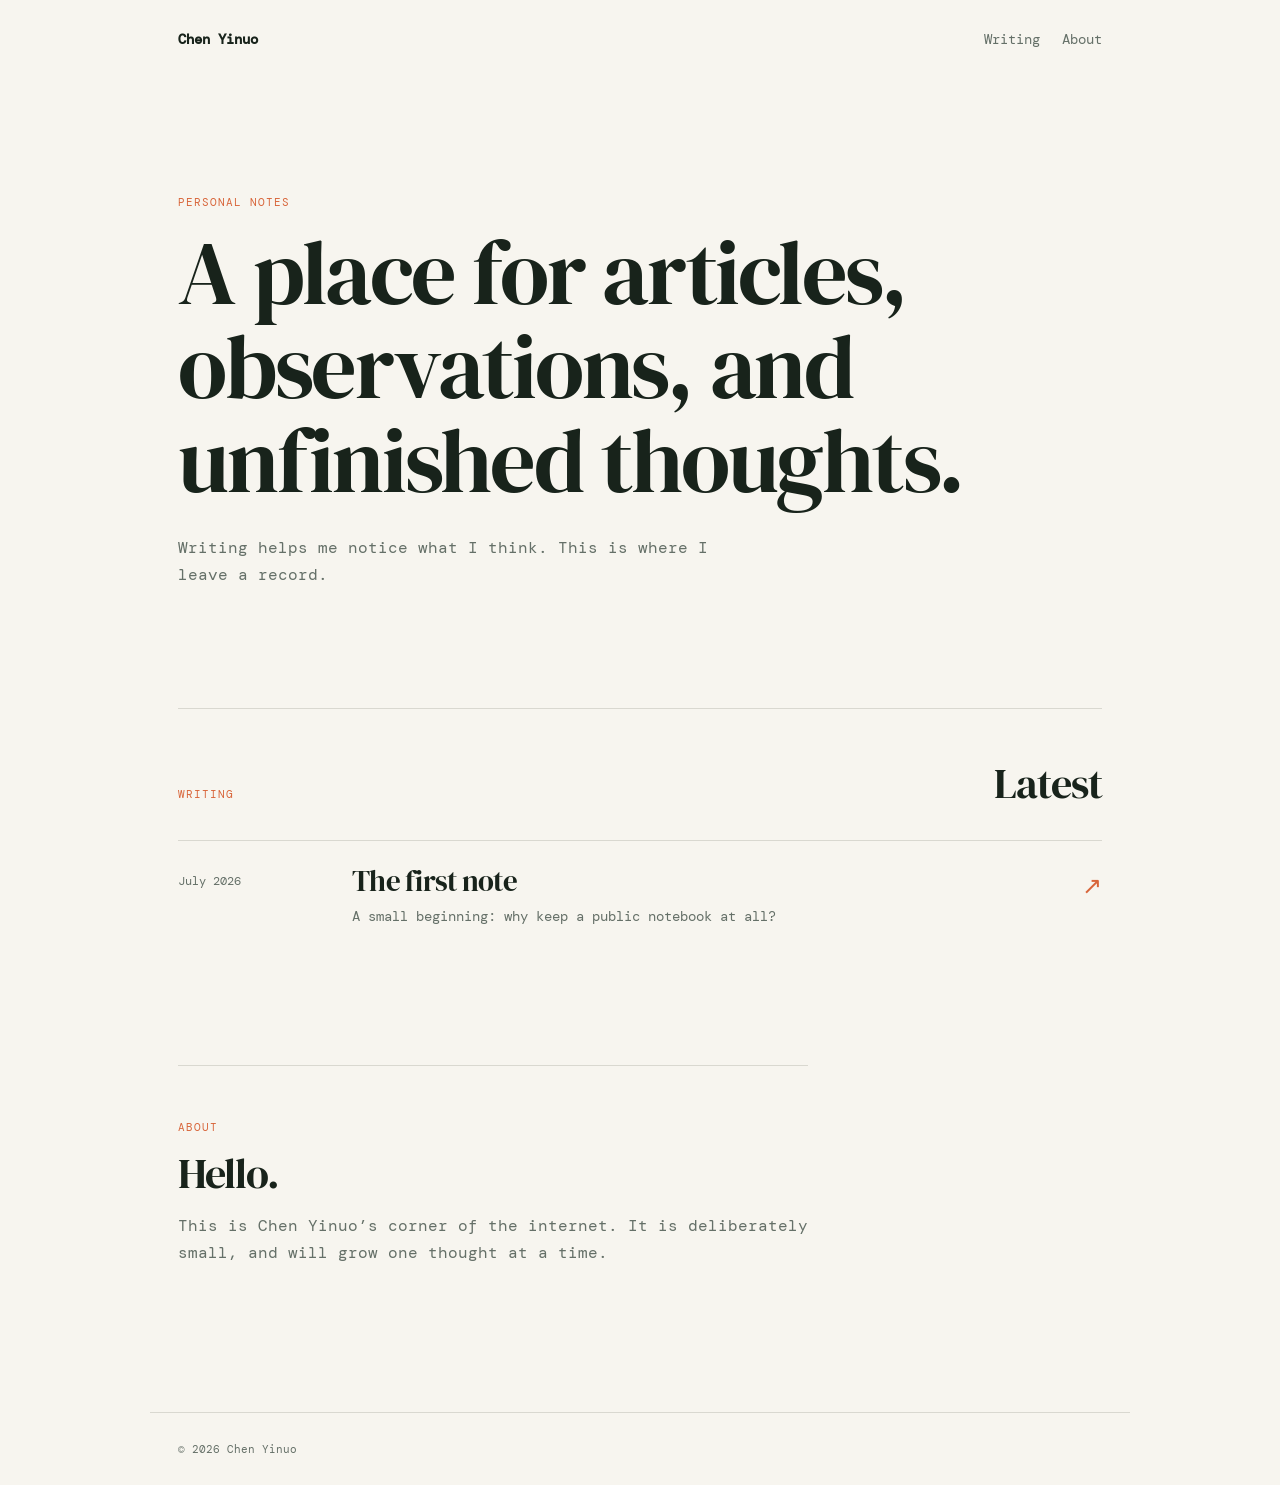
==== index.html @ a4663fe4 "Create personal writing site" ====
<!doctype html>
<html lang="en">
  <head>
    <meta charset="UTF-8" />
    <meta name="viewport" content="width=device-width, initial-scale=1.0" />
    <meta
      name="description"
      content="A personal collection of articles and thoughts."
    />
    <title>Notes — Chen Yinuo</title>
    <link rel="preconnect" href="https://fonts.googleapis.com" />
    <link rel="preconnect" href="https://fonts.gstatic.com" crossorigin />
    <link
      href="https://fonts.googleapis.com/css2?family=DM+Mono&family=DM+Serif+Display:ital@0;1&display=swap"
      rel="stylesheet"
    />
    <link rel="stylesheet" href="styles.css" />
  </head>
  <body>
    <header class="site-header">
      <a class="site-name" href="/">Chen Yinuo</a>
      <nav aria-label="Main navigation">
        <a href="#writing">Writing</a>
        <a href="#about">About</a>
      </nav>
    </header>

    <main>
      <section class="intro" aria-labelledby="page-title">
        <p class="eyebrow">Personal notes</p>
        <h1 id="page-title">A place for articles, observations, and unfinished thoughts.</h1>
        <p class="lede">Writing helps me notice what I think. This is where I leave a record.</p>
      </section>

      <section class="writing" id="writing" aria-labelledby="writing-title">
        <div class="section-heading">
          <p class="eyebrow">Writing</p>
          <h2 id="writing-title">Latest</h2>
        </div>
        <article class="post">
          <p class="post-date">July 2026</p>
          <div>
            <h3><a href="posts/first-note.html">The first note</a></h3>
            <p>A small beginning: why keep a public notebook at all?</p>
          </div>
          <a class="arrow" href="posts/first-note.html" aria-label="Read The first note">↗</a>
        </article>
      </section>

      <section class="about" id="about" aria-labelledby="about-title">
        <p class="eyebrow">About</p>
        <h2 id="about-title">Hello.</h2>
        <p>This is Chen Yinuo’s corner of the internet. It is deliberately small, and will grow one thought at a time.</p>
      </section>
    </main>

    <footer>© 2026 Chen Yinuo</footer>
  </body>
</html>
---- styles.css ----
:root {
  --ink: #18231b;
  --muted: #657068;
  --paper: #f7f5ef;
  --line: #d9d8d0;
  --accent: #d8653a;
}

* { box-sizing: border-box; }
html { scroll-behavior: smooth; }
body {
  margin: 0;
  color: var(--ink);
  background: var(--paper);
  font-family: "DM Mono", monospace;
  font-size: 14px;
  line-height: 1.65;
}
a { color: inherit; }
.site-header, main, footer { max-width: 980px; margin: 0 auto; padding-inline: 28px; }
.site-header {
  display: flex;
  justify-content: space-between;
  align-items: center;
  padding-top: 28px;
}
.site-name { font-weight: 700; text-decoration: none; }
nav { display: flex; gap: 22px; }
nav a { color: var(--muted); text-decoration: none; }
nav a:hover, .post h3 a:hover { color: var(--accent); }
.intro { max-width: 790px; padding: 142px 0 120px; }
.eyebrow { color: var(--accent); font-size: 11px; letter-spacing: .09em; margin: 0 0 15px; text-transform: uppercase; }
h1, h2, h3 { font-family: "DM Serif Display", Georgia, serif; font-weight: 400; letter-spacing: -.025em; line-height: 1.05; }
h1 { font-size: clamp(3.1rem, 7vw, 5.6rem); margin: 0; }
h2 { font-size: 2.65rem; margin: 0; }
.lede { color: var(--muted); font-size: 16px; margin: 27px 0 0; max-width: 530px; }
.writing { border-top: 1px solid var(--line); padding: 52px 0 112px; }
.section-heading { display: flex; align-items: baseline; justify-content: space-between; margin-bottom: 22px; }
.post { align-items: start; border-top: 1px solid var(--line); display: grid; gap: 24px; grid-template-columns: 150px 1fr auto; padding: 25px 0; }
.post-date { color: var(--muted); font-size: 12px; margin: 6px 0 0; }
.post h3 { font-size: 1.8rem; margin: 0 0 8px; }
.post h3 a { text-decoration: none; }
.post div p { color: var(--muted); margin: 0; }
.arrow { color: var(--accent); font-size: 24px; text-decoration: none; }
.about { border-top: 1px solid var(--line); max-width: 630px; padding: 52px 0 130px; }
.about h2 { margin-bottom: 18px; }
.about > p:last-child { color: var(--muted); font-size: 16px; }
footer { border-top: 1px solid var(--line); color: var(--muted); font-size: 11px; padding-block: 27px; }
@media (max-width: 600px) {
  .site-header, main, footer { padding-inline: 20px; }
  .intro { padding: 105px 0 90px; }
  .post { gap: 9px; grid-template-columns: 1fr auto; }
  .post-date { grid-column: 1 / -1; }
}
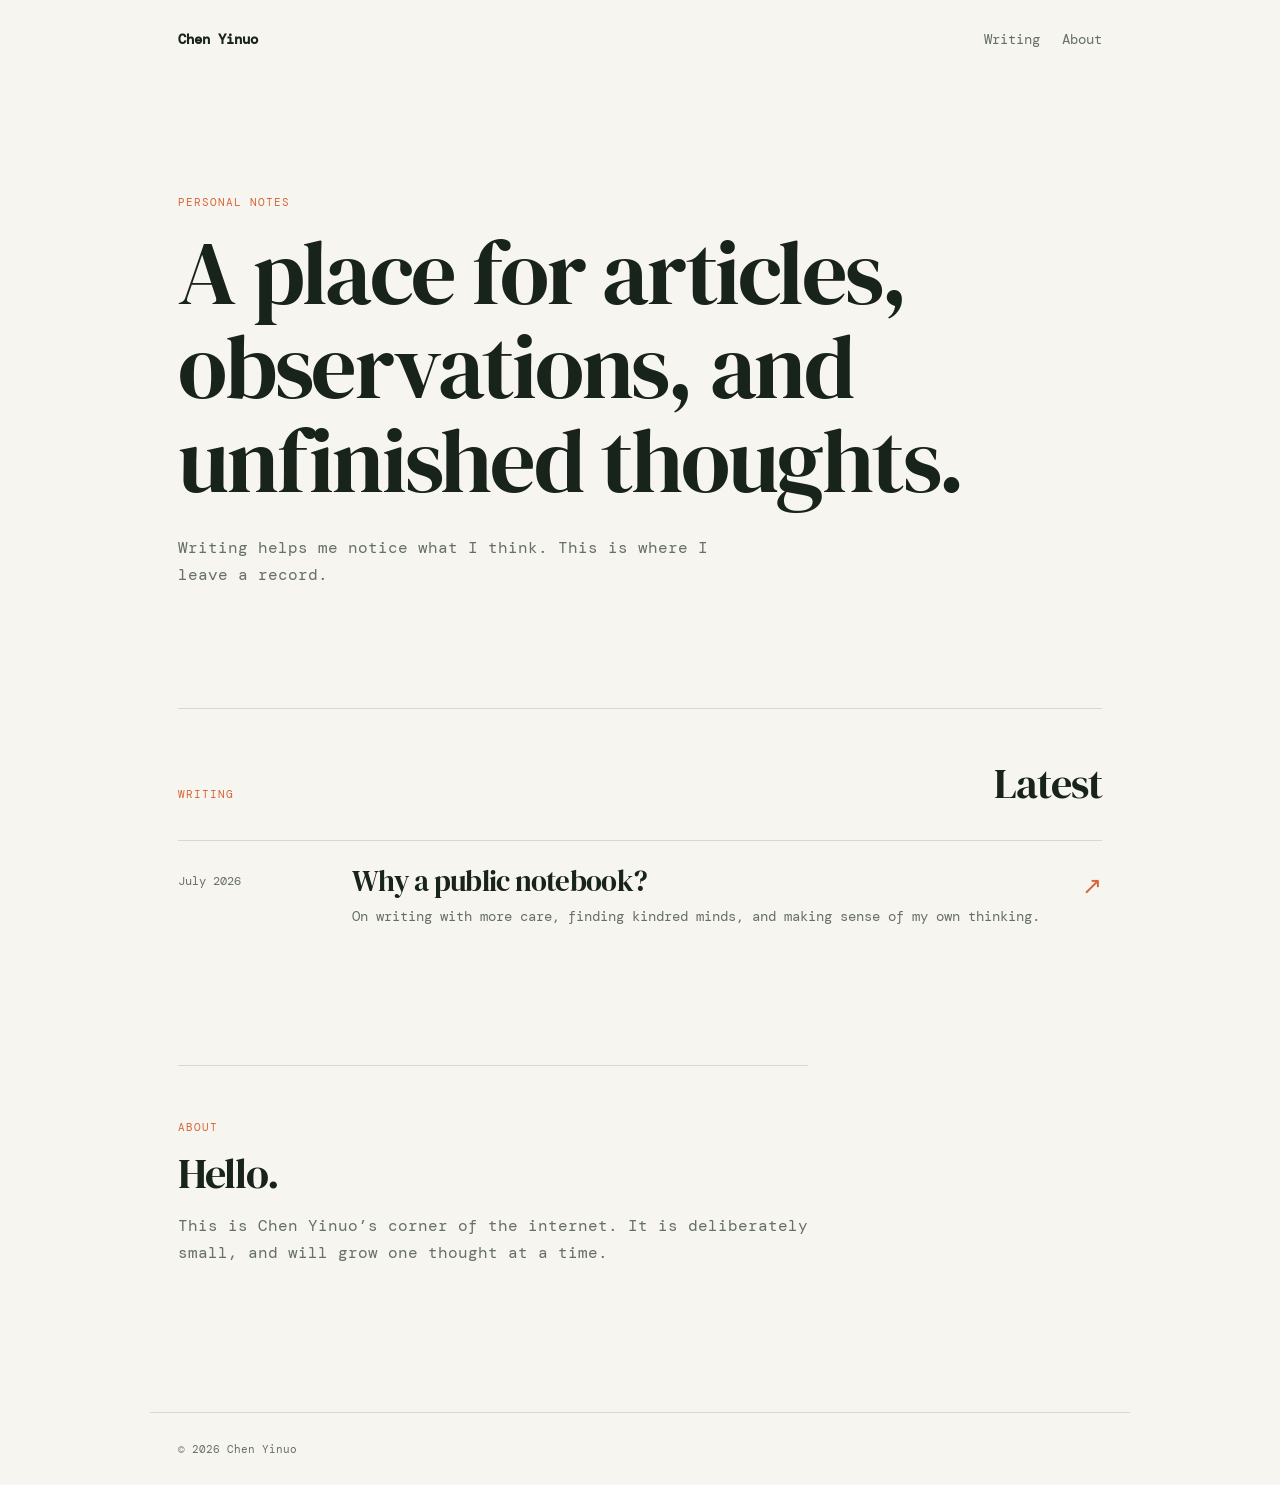
==== commit a82b8e3a: "Publish first note on public writing" ====
--- a/index.html
+++ b/index.html
@@ -40,10 +40,10 @@
         <article class="post">
           <p class="post-date">July 2026</p>
           <div>
-            <h3><a href="posts/first-note.html">The first note</a></h3>
-            <p>A small beginning: why keep a public notebook at all?</p>
+            <h3><a href="posts/first-note.html">Why a public notebook?</a></h3>
+            <p>On writing with more care, finding kindred minds, and making sense of my own thinking.</p>
           </div>
-          <a class="arrow" href="posts/first-note.html" aria-label="Read The first note">↗</a>
+          <a class="arrow" href="posts/first-note.html" aria-label="Read Why a public notebook?">↗</a>
         </article>
       </section>
 
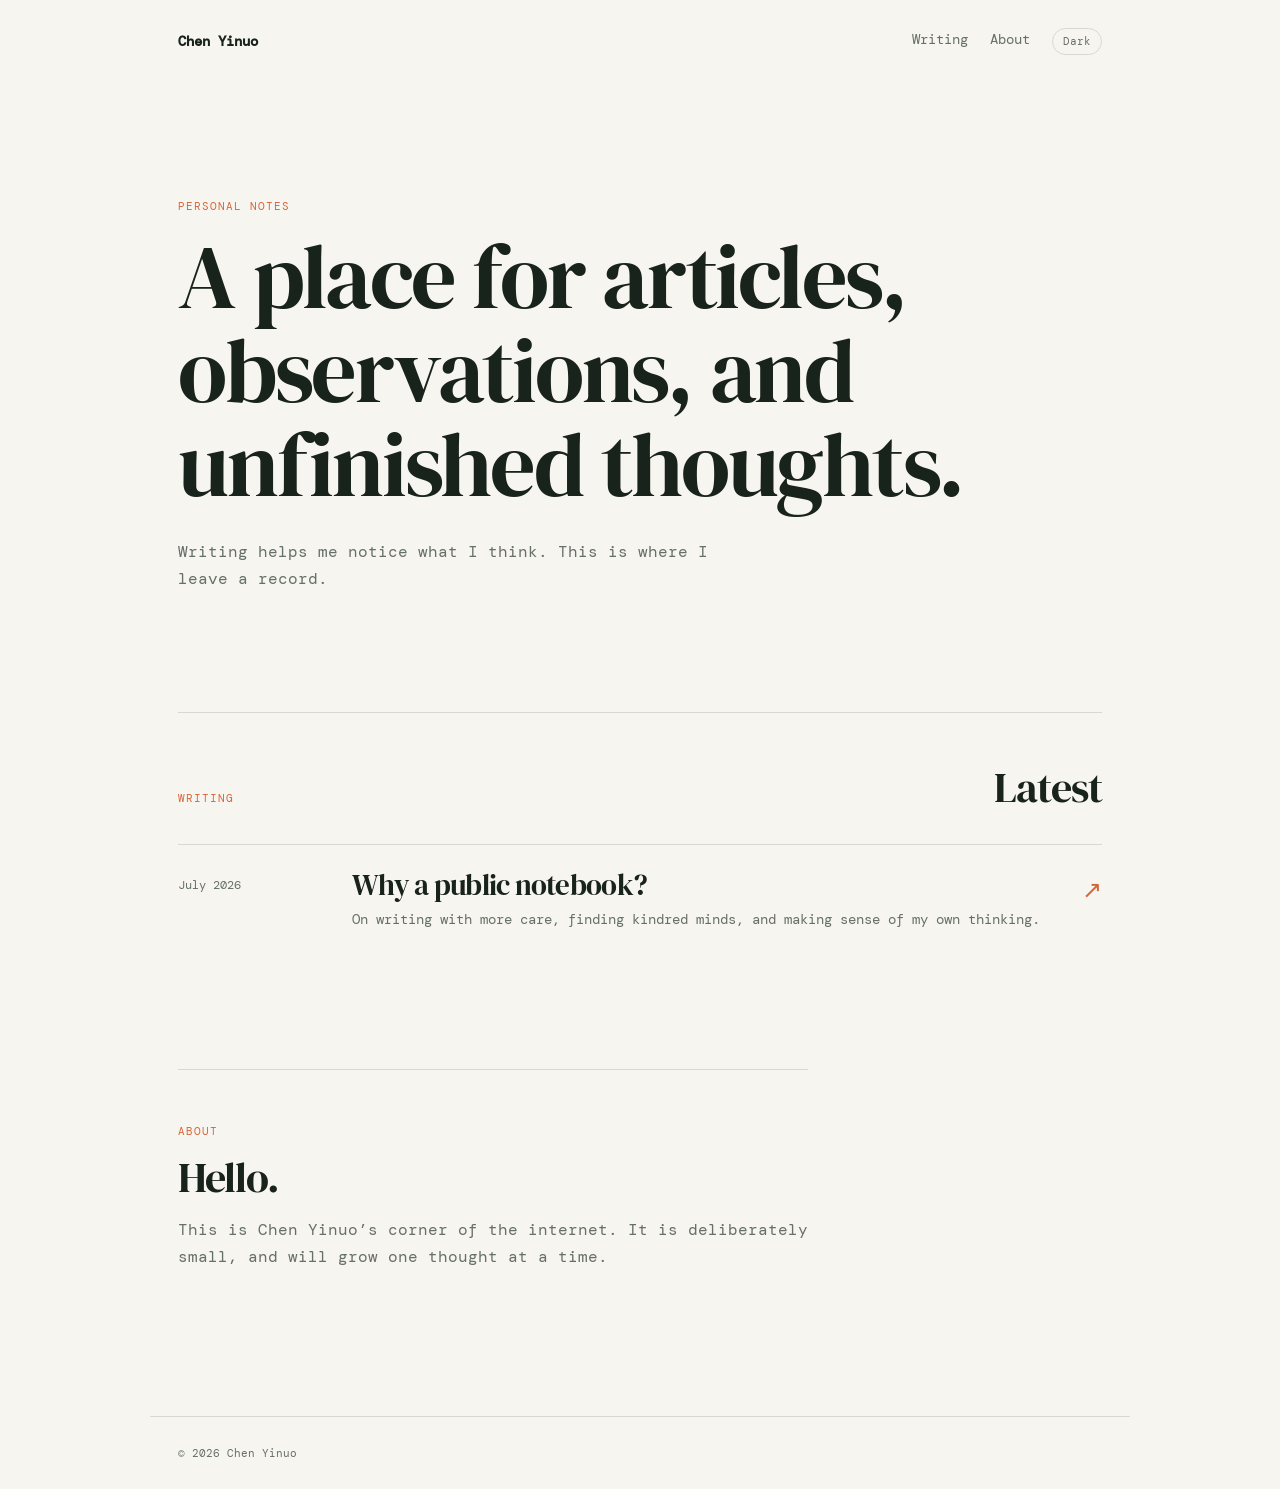
==== commit 842b375b: "Add manual dark mode toggle" ====
--- a/index.html
+++ b/index.html
@@ -7,6 +7,7 @@
       name="description"
       content="A personal collection of articles and thoughts."
     />
+    <meta name="color-scheme" content="light dark" />
     <title>Notes — Chen Yinuo</title>
     <link rel="preconnect" href="https://fonts.googleapis.com" />
     <link rel="preconnect" href="https://fonts.gstatic.com" crossorigin />
@@ -22,6 +23,7 @@
       <nav aria-label="Main navigation">
         <a href="#writing">Writing</a>
         <a href="#about">About</a>
+        <button class="theme-toggle" type="button" aria-label="Switch to dark mode">Dark</button>
       </nav>
     </header>
 
@@ -55,5 +57,6 @@
     </main>
 
     <footer>© 2026 Chen Yinuo</footer>
+    <script src="theme.js"></script>
   </body>
 </html>
--- a/styles.css
+++ b/styles.css
@@ -4,6 +4,24 @@
   --paper: #f7f5ef;
   --line: #d9d8d0;
   --accent: #d8653a;
+}
+
+@media (prefers-color-scheme: dark) {
+  :root:not([data-theme="light"]) {
+    --ink: #e9ede5;
+    --muted: #abb4aa;
+    --paper: #182019;
+    --line: #3c473e;
+    --accent: #ff9b70;
+  }
+}
+
+:root[data-theme="dark"] {
+  --ink: #e9ede5;
+  --muted: #abb4aa;
+  --paper: #182019;
+  --line: #3c473e;
+  --accent: #ff9b70;
 }
 
 * { box-sizing: border-box; }
@@ -28,6 +46,20 @@
 nav { display: flex; gap: 22px; }
 nav a { color: var(--muted); text-decoration: none; }
 nav a:hover, .post h3 a:hover { color: var(--accent); }
+.theme-toggle {
+  appearance: none;
+  background: transparent;
+  border: 1px solid var(--line);
+  border-radius: 999px;
+  color: var(--muted);
+  cursor: pointer;
+  font: inherit;
+  font-size: 11px;
+  line-height: 1;
+  padding: 7px 10px;
+}
+.theme-toggle:hover { border-color: var(--accent); color: var(--accent); }
+.article-toggle { float: right; margin-top: -7px; }
 .intro { max-width: 790px; padding: 142px 0 120px; }
 .eyebrow { color: var(--accent); font-size: 11px; letter-spacing: .09em; margin: 0 0 15px; text-transform: uppercase; }
 h1, h2, h3 { font-family: "DM Serif Display", Georgia, serif; font-weight: 400; letter-spacing: -.025em; line-height: 1.05; }
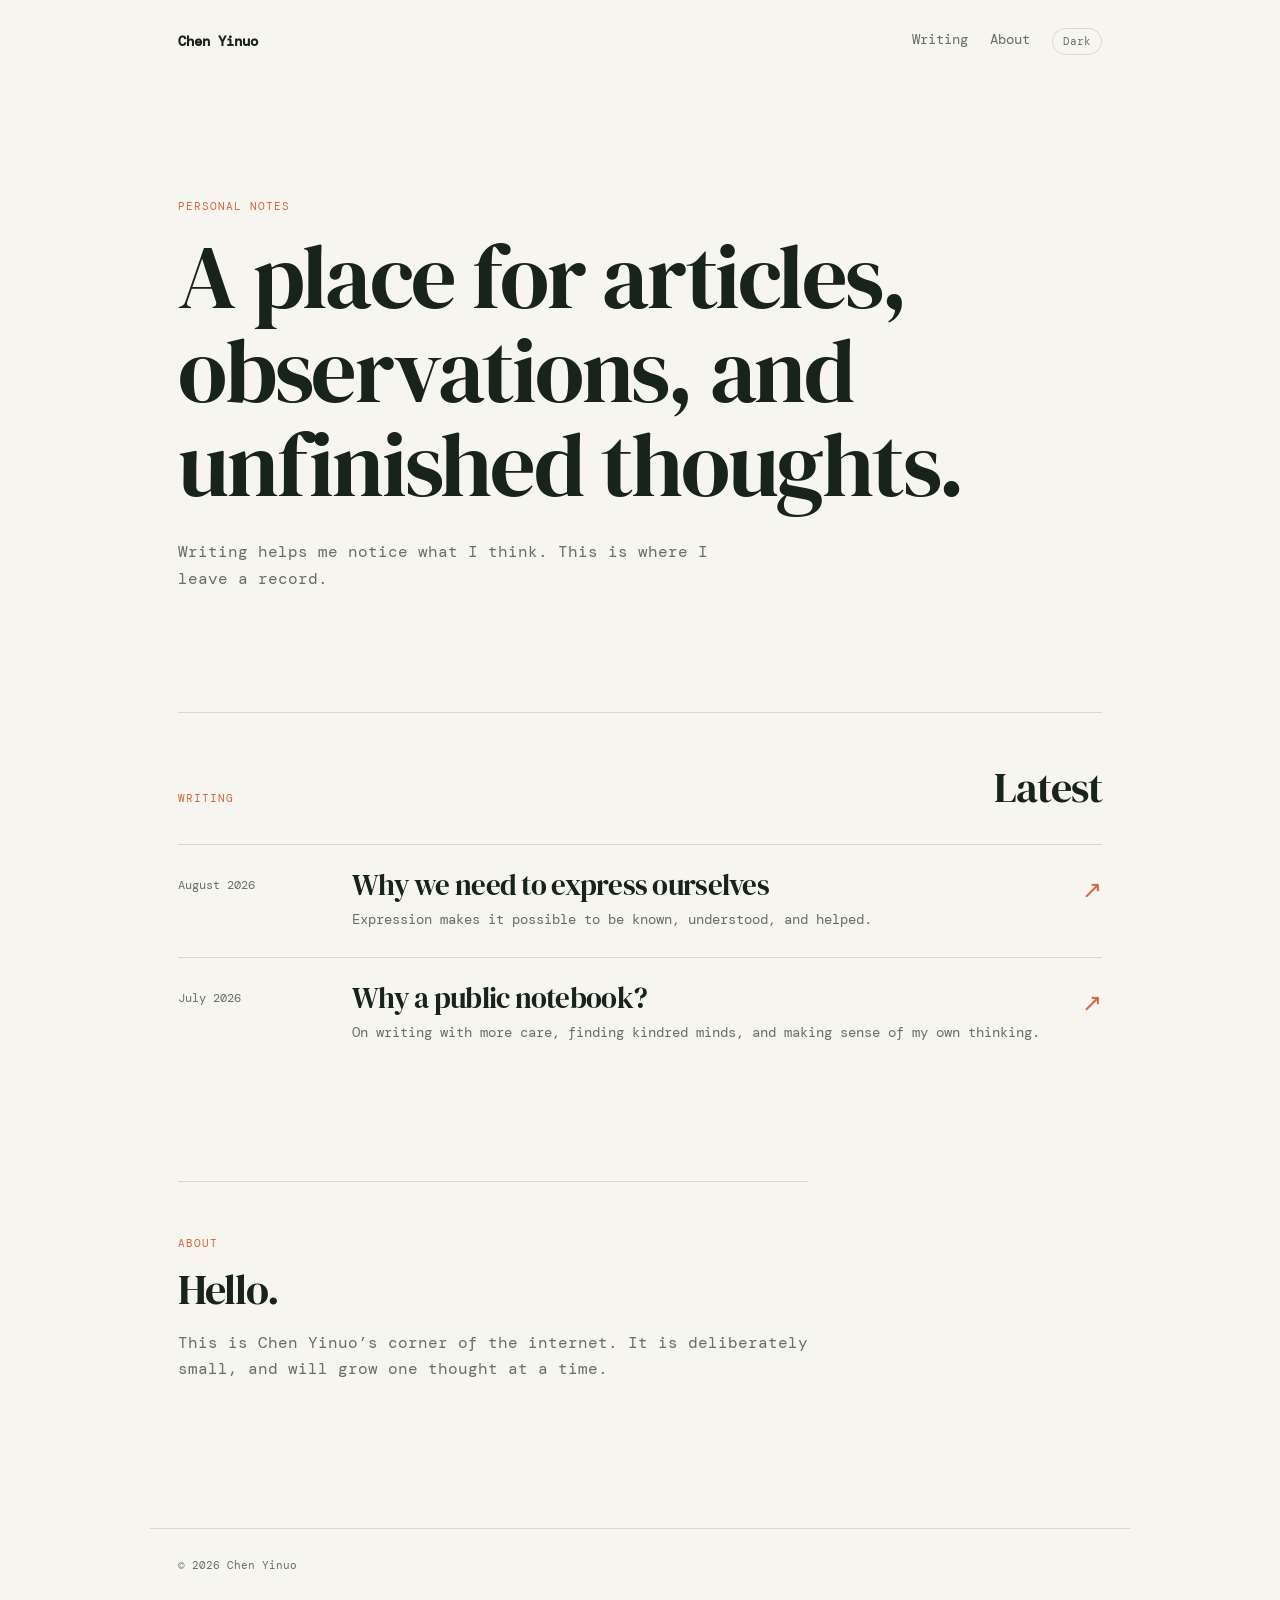
==== commit ddc17a92: "Publish note on self-expression" ====
--- a/index.html
+++ b/index.html
@@ -15,7 +15,7 @@
       href="https://fonts.googleapis.com/css2?family=DM+Mono&family=DM+Serif+Display:ital@0;1&display=swap"
       rel="stylesheet"
     />
-    <link rel="stylesheet" href="styles.css" />
+    <link rel="stylesheet" href="styles.css?v=2" />
   </head>
   <body>
     <header class="site-header">
@@ -40,6 +40,14 @@
           <h2 id="writing-title">Latest</h2>
         </div>
         <article class="post">
+          <p class="post-date">August 2026</p>
+          <div>
+            <h3><a href="posts/why-we-need-to-express-ourselves.html">Why we need to express ourselves</a></h3>
+            <p>Expression makes it possible to be known, understood, and helped.</p>
+          </div>
+          <a class="arrow" href="posts/why-we-need-to-express-ourselves.html" aria-label="Read Why we need to express ourselves">↗</a>
+        </article>
+        <article class="post">
           <p class="post-date">July 2026</p>
           <div>
             <h3><a href="posts/first-note.html">Why a public notebook?</a></h3>
@@ -57,6 +65,6 @@
     </main>
 
     <footer>© 2026 Chen Yinuo</footer>
-    <script src="theme.js"></script>
+    <script src="theme.js?v=2"></script>
   </body>
 </html>
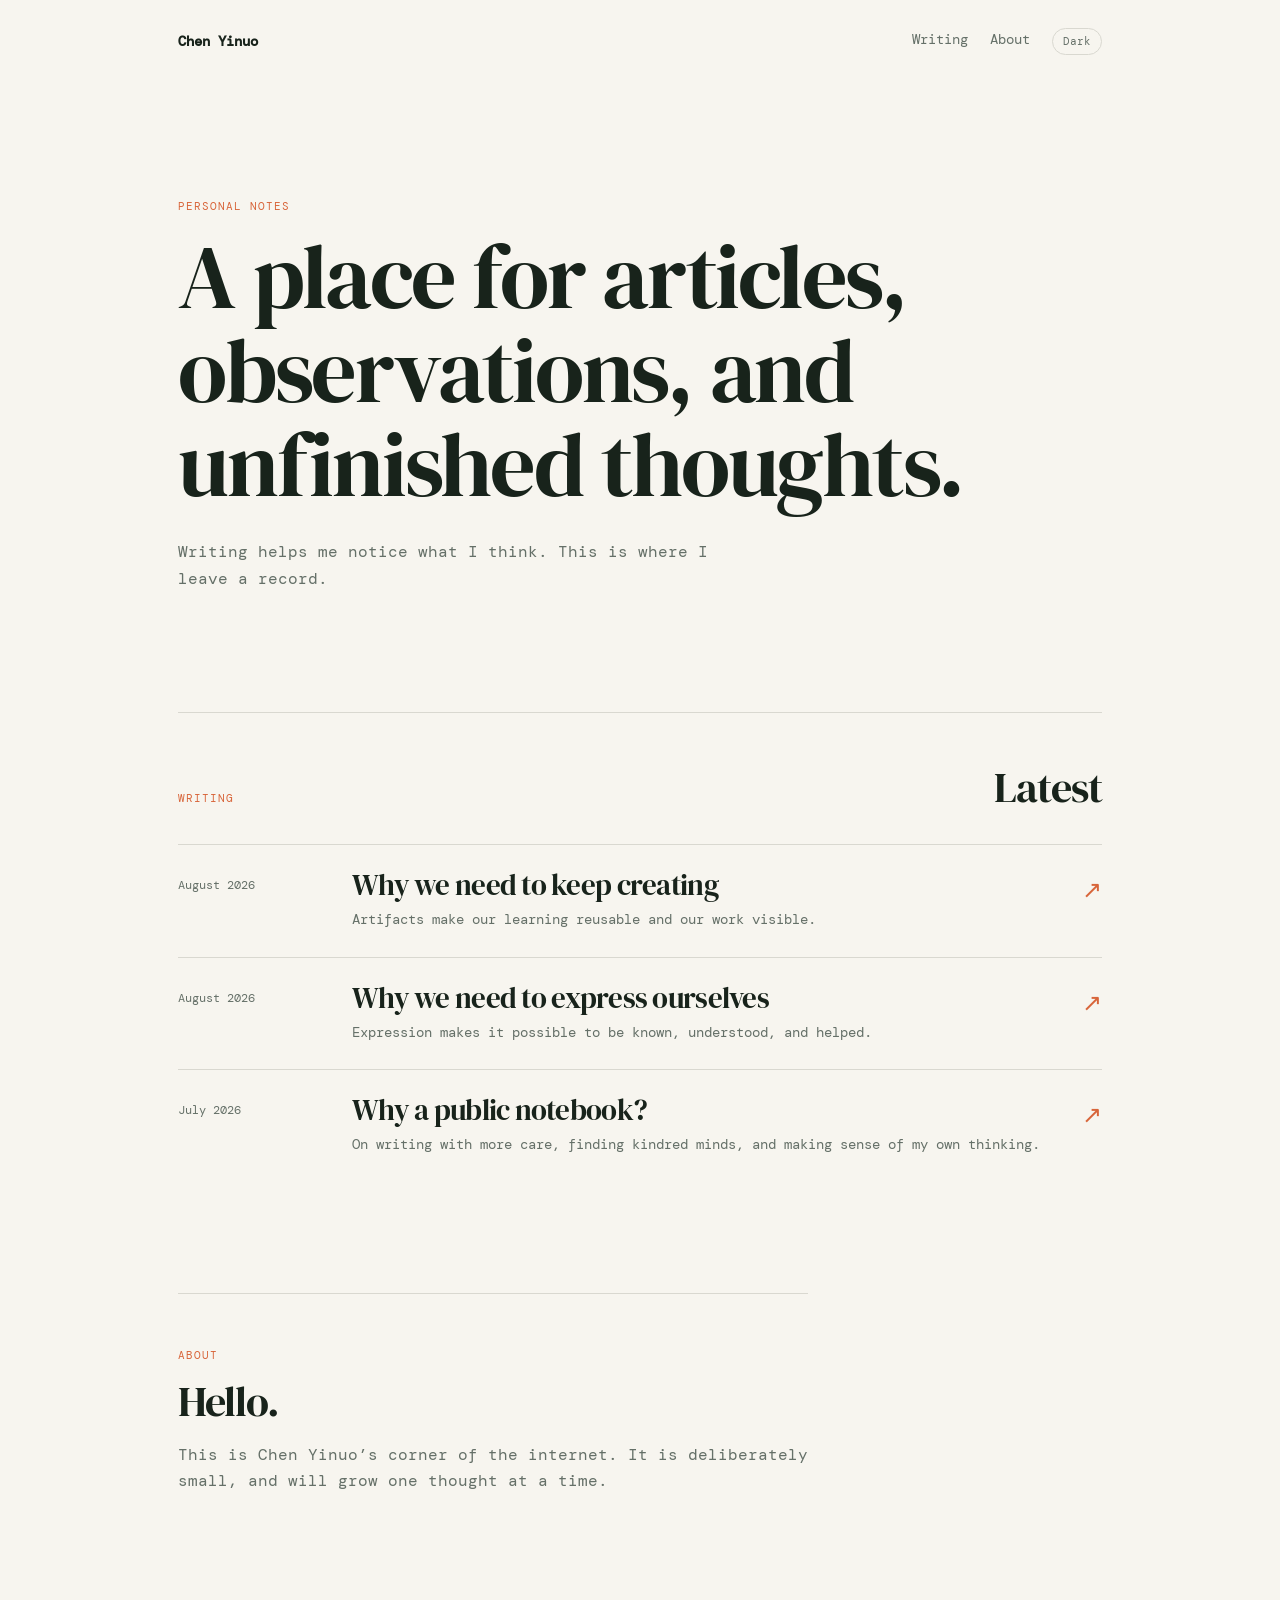
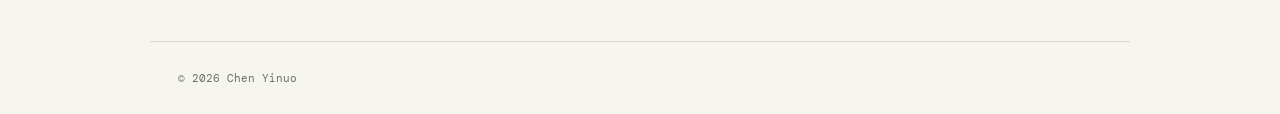
==== commit c43cb0ae: "Publish note on creating artifacts" ====
--- a/index.html
+++ b/index.html
@@ -42,6 +42,14 @@
         <article class="post">
           <p class="post-date">August 2026</p>
           <div>
+            <h3><a href="posts/why-we-need-to-keep-creating.html">Why we need to keep creating</a></h3>
+            <p>Artifacts make our learning reusable and our work visible.</p>
+          </div>
+          <a class="arrow" href="posts/why-we-need-to-keep-creating.html" aria-label="Read Why we need to keep creating">↗</a>
+        </article>
+        <article class="post">
+          <p class="post-date">August 2026</p>
+          <div>
             <h3><a href="posts/why-we-need-to-express-ourselves.html">Why we need to express ourselves</a></h3>
             <p>Expression makes it possible to be known, understood, and helped.</p>
           </div>
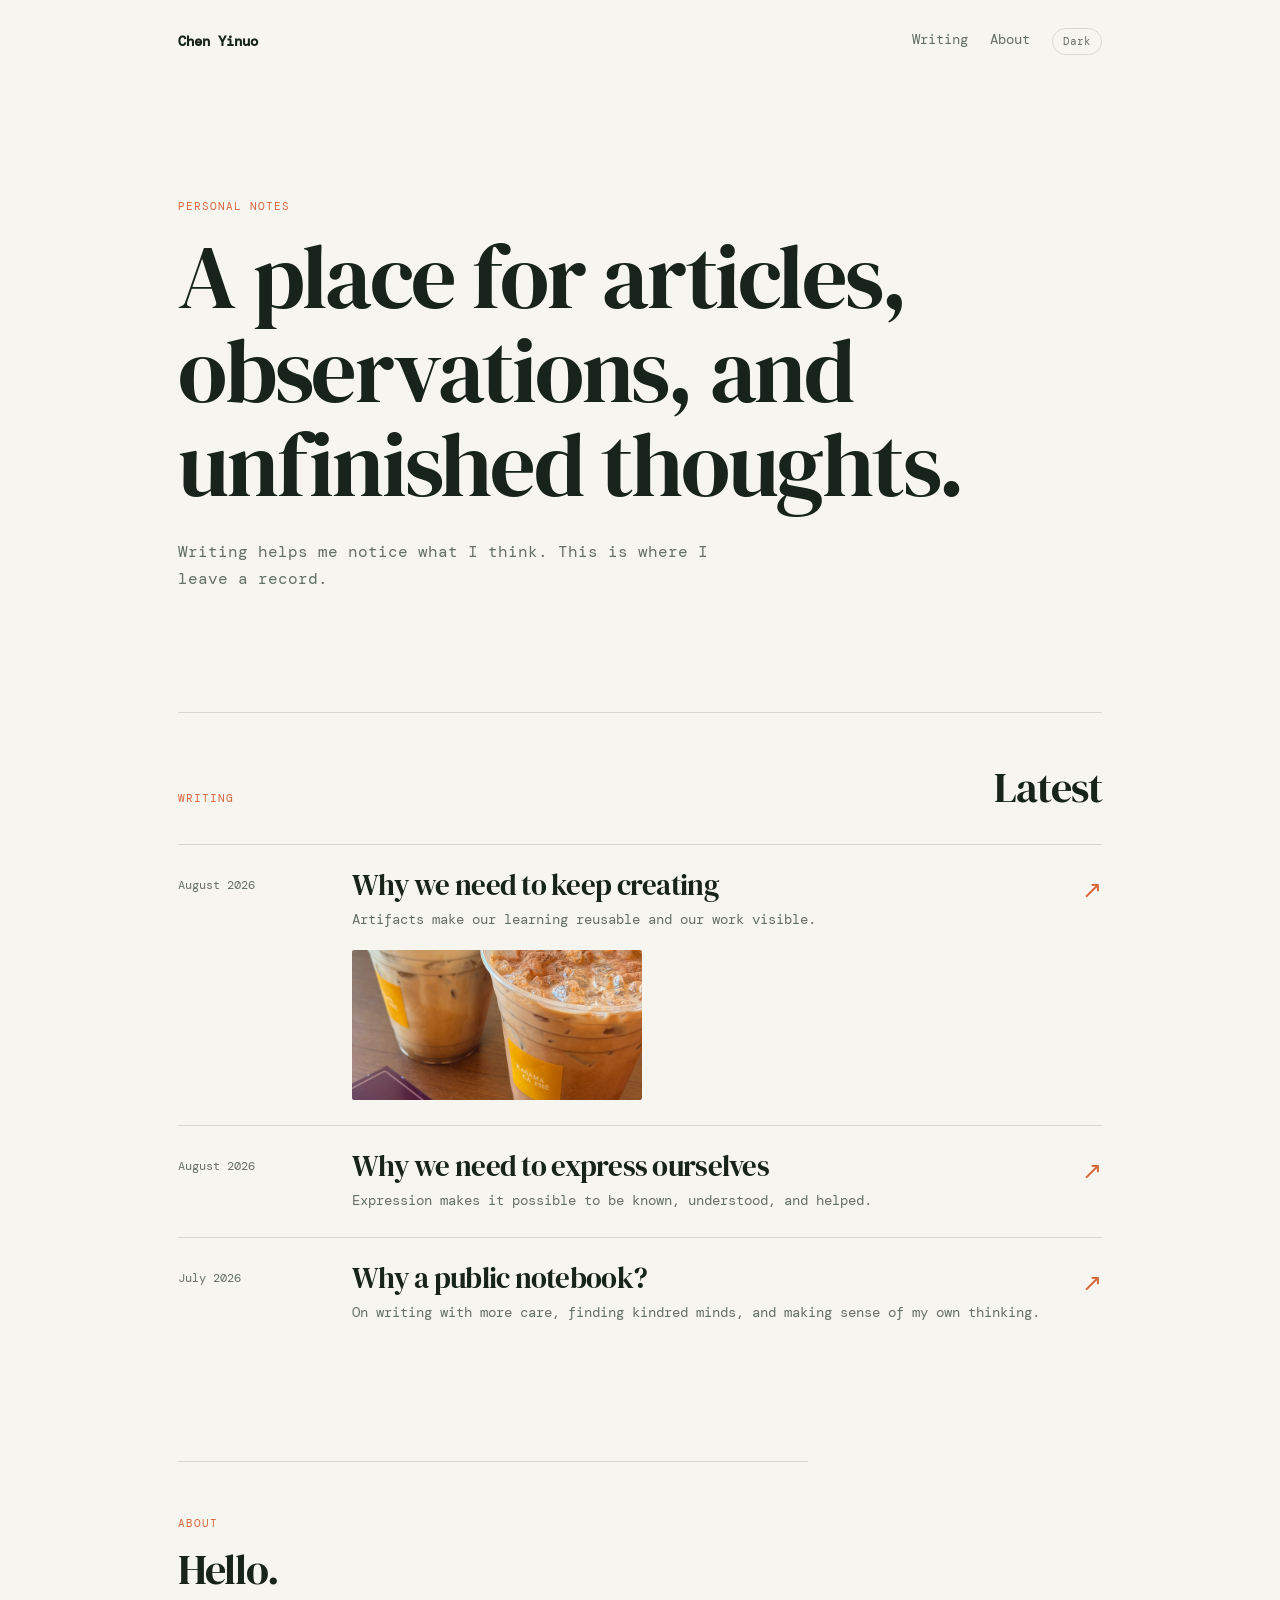
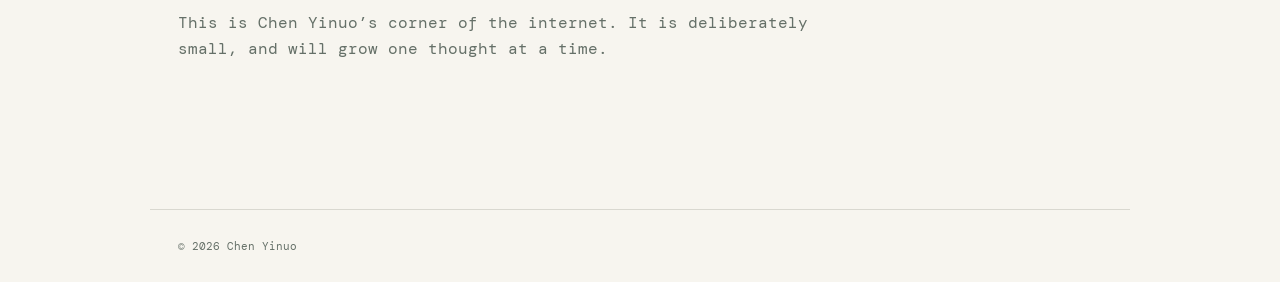
==== commit b63faaca: "Add photo preview to homepage" ====
--- a/index.html
+++ b/index.html
@@ -44,6 +44,9 @@
           <div>
             <h3><a href="posts/why-we-need-to-keep-creating.html">Why we need to keep creating</a></h3>
             <p>Artifacts make our learning reusable and our work visible.</p>
+            <a href="posts/why-we-need-to-keep-creating.html" aria-label="Read Why we need to keep creating">
+              <img class="post-image" src="images/coffee-at-kasama.jpg" alt="Two iced coffee drinks on a wooden table at Kasama Cafe" />
+            </a>
           </div>
           <a class="arrow" href="posts/why-we-need-to-keep-creating.html" aria-label="Read Why we need to keep creating">↗</a>
         </article>
--- a/styles.css
+++ b/styles.css
@@ -73,6 +73,7 @@
 .post h3 { font-size: 1.8rem; margin: 0 0 8px; }
 .post h3 a { text-decoration: none; }
 .post div p { color: var(--muted); margin: 0; }
+.post-image { border-radius: 2px; display: block; height: 150px; margin-top: 18px; object-fit: cover; width: min(100%, 290px); }
 .arrow { color: var(--accent); font-size: 24px; text-decoration: none; }
 .about { border-top: 1px solid var(--line); max-width: 630px; padding: 52px 0 130px; }
 .about h2 { margin-bottom: 18px; }
